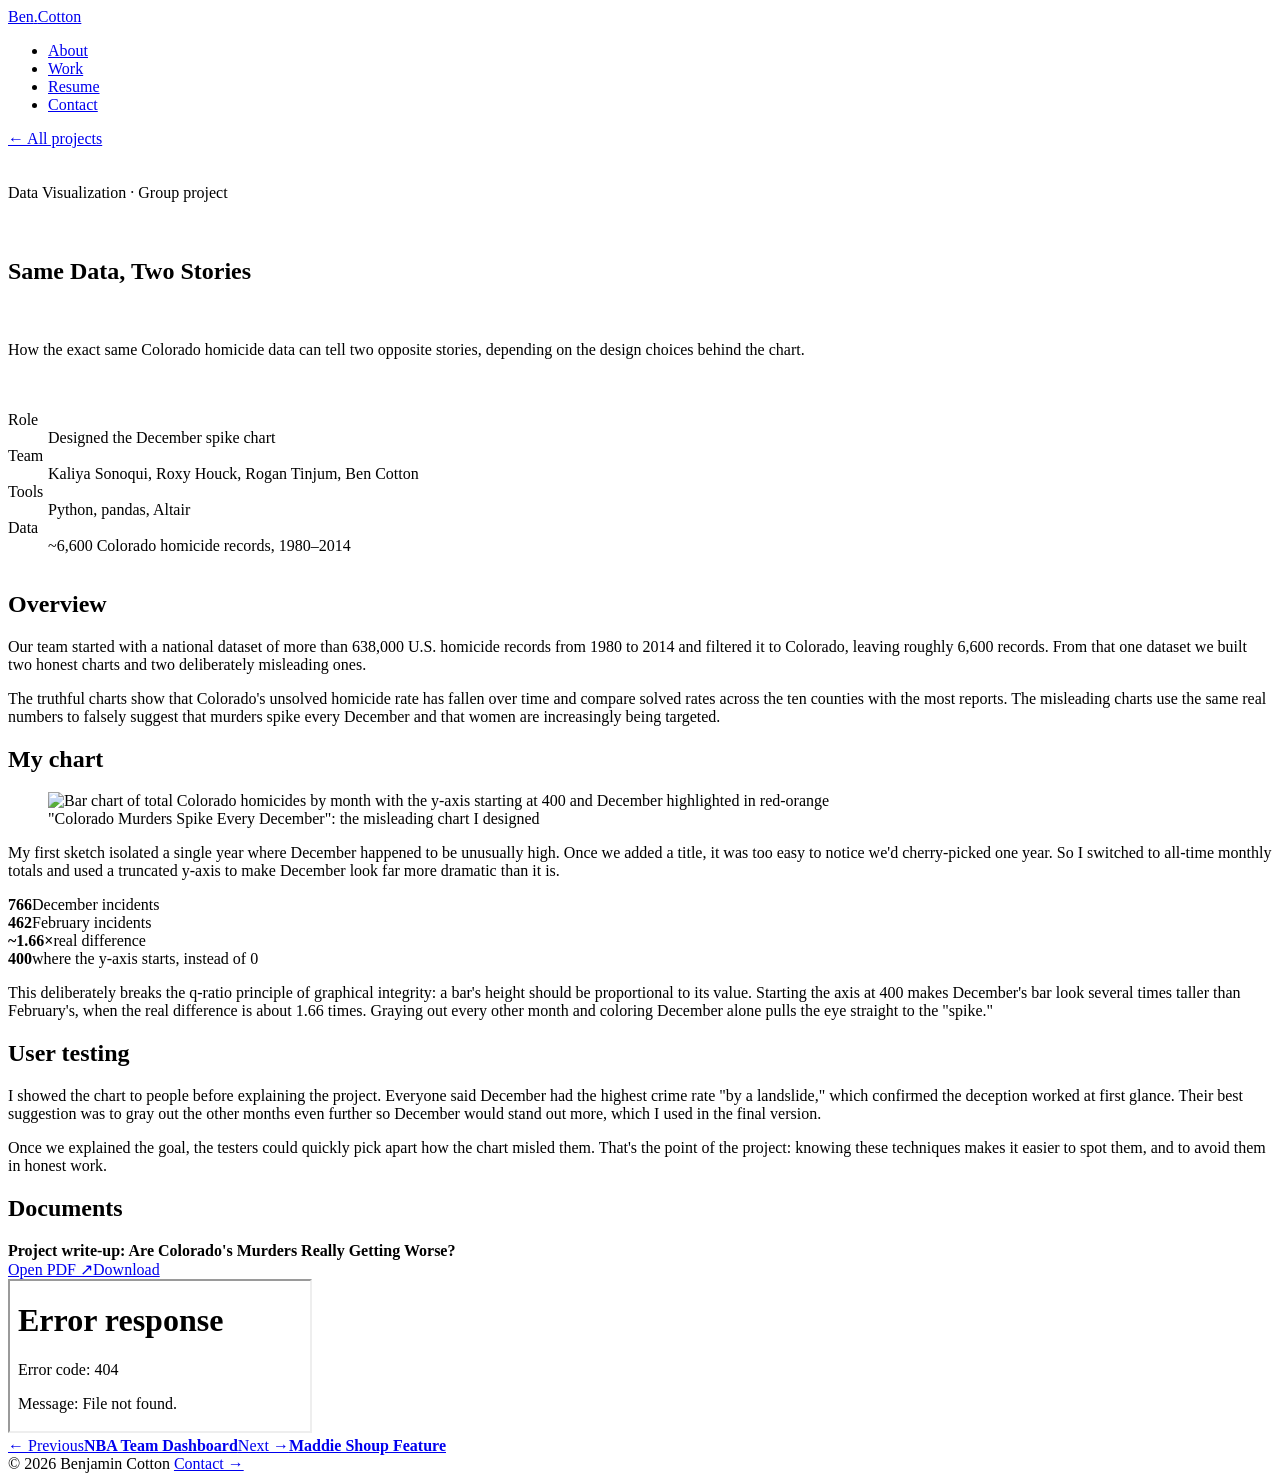
==== colorado-homicide-data-viz.html @ 994b2de2 "Add files via upload" ====
<!DOCTYPE html>
<html lang="en">
<head>
<meta charset="utf-8">
<meta name="viewport" content="width=device-width, initial-scale=1, viewport-fit=cover">
<title>Same Data, Two Stories · Benjamin Cotton</title>
<link rel="preconnect" href="https://fonts.googleapis.com">
<link rel="preconnect" href="https://fonts.gstatic.com" crossorigin>
<link rel="stylesheet" href="https://fonts.googleapis.com/css2?family=Barlow+Condensed:wght@600;700&family=IBM+Plex+Mono:wght@400;500&family=Source+Sans+3:wght@400;600&display=swap">
<link rel="stylesheet" href="../css/style.css">
</head>
<body>
<nav class="nav" aria-label="Main">
  <div class="wrap">
    <a class="mark" href="../index.html">Ben<span>.</span>Cotton</a>
    <ul>
      <li><a class="link" href="../index.html#about">About</a></li>
      <li><a class="link" href="../index.html#work">Work</a></li>
      <li><a class="link" href="../index.html#resume">Resume</a></li>
      <li><a class="link" href="../index.html#contact">Contact</a></li>
    </ul>
  </div>
</nav>
<main>
  <section class="detail-hero">
    <div class="wrap" style="display:flex;flex-direction:column;gap:20px">
      <a class="back" href="../index.html#work">← All projects</a>
      <p class="slate"><span class="dot"></span>Data Visualization · Group project</p>
      
      <h1>Same Data, Two Stories</h1>
      <p class="lede">How the exact same Colorado homicide data can tell two opposite stories, depending on the design choices behind the chart.</p>
      <dl class="meta"><div><dt>Role</dt><dd>Designed the December spike chart</dd></div><div><dt>Team</dt><dd>Kaliya Sonoqui, Roxy Houck, Rogan Tinjum, Ben Cotton</dd></div><div><dt>Tools</dt><dd>Python, pandas, Altair</dd></div><div><dt>Data</dt><dd>~6,600 Colorado homicide records, 1980–2014</dd></div></dl>
    </div>
  </section>
  <section class="block">
    <div class="wrap two-col">
      <div><h2>Overview</h2></div>
      <div>
        <p>Our team started with a national dataset of more than 638,000 U.S. homicide records from 1980 to 2014 and filtered it to Colorado, leaving roughly 6,600 records. From that one dataset we built two honest charts and two deliberately misleading ones.</p>
        <p>The truthful charts show that Colorado's unsolved homicide rate has fallen over time and compare solved rates across the ten counties with the most reports. The misleading charts use the same real numbers to falsely suggest that murders spike every December and that women are increasingly being targeted.</p></div>
    </div>
  </section>
  <section class="block">
    <div class="wrap two-col">
      <div><h2>My chart</h2></div>
      <div>
        <figure><div class="frame"><img src="../assets/img/viz-december.png" alt="Bar chart of total Colorado homicides by month with the y-axis starting at 400 and December highlighted in red-orange"></div>
          <figcaption>"Colorado Murders Spike Every December": the misleading chart I designed</figcaption></figure>
        <p>My first sketch isolated a single year where December happened to be unusually high. Once we added a title, it was too easy to notice we'd cherry-picked one year. So I switched to all-time monthly totals and used a truncated y-axis to make December look far more dramatic than it is.</p>
        <div class="stats">
          <div class="stat"><b>766</b><span>December incidents</span></div>
          <div class="stat"><b>462</b><span>February incidents</span></div>
          <div class="stat"><b>~1.66×</b><span>real difference</span></div>
          <div class="stat"><b>400</b><span>where the y-axis starts, instead of 0</span></div>
        </div>
        <p>This deliberately breaks the q-ratio principle of graphical integrity: a bar's height should be proportional to its value. Starting the axis at 400 makes December's bar look several times taller than February's, when the real difference is about 1.66 times. Graying out every other month and coloring December alone pulls the eye straight to the "spike."</p></div>
    </div>
  </section>
  <section class="block">
    <div class="wrap two-col">
      <div><h2>User testing</h2></div>
      <div>
        <p>I showed the chart to people before explaining the project. Everyone said December had the highest crime rate "by a landslide," which confirmed the deception worked at first glance. Their best suggestion was to gray out the other months even further so December would stand out more, which I used in the final version.</p>
        <p>Once we explained the goal, the testers could quickly pick apart how the chart misled them. That's the point of the project: knowing these techniques makes it easier to spot them, and to avoid them in honest work.</p></div>
    </div>
  </section>
  <section class="block">
    <div class="wrap two-col">
      <div><h2>Documents</h2></div>
      <div><div class="docs"><article class="doc">
          <header><strong>Project write-up: Are Colorado's Murders Really Getting Worse?</strong>
            <div class="cta-row"><a class="btn" href="../assets/docs/colorado-homicide-data-viz.pdf" target="_blank" rel="noopener">Open PDF ↗</a><a class="btn" href="../assets/docs/colorado-homicide-data-viz.pdf" download>Download</a></div>
          </header>
          <iframe src="../assets/docs/colorado-homicide-data-viz.pdf#view=FitH" title="Project write-up: Are Colorado's Murders Really Getting Worse?" loading="lazy"></iframe>
        </article></div></div>
    </div>
  </section>

  <section class="block">
    <div class="wrap next"><a href="nba-team-dashboard.html"><span>← Previous</span><strong>NBA Team Dashboard</strong></a><a class="right" href="maddie-shoup-feature.html"><span>Next →</span><strong>Maddie Shoup Feature</strong></a></div>
  </section>
</main>
<footer>
  <div class="wrap">
    <span class="slate">© 2026 Benjamin Cotton</span>
    <a class="slate" href="../index.html#contact">Contact →</a>
  </div>
</footer>
</body>
</html>
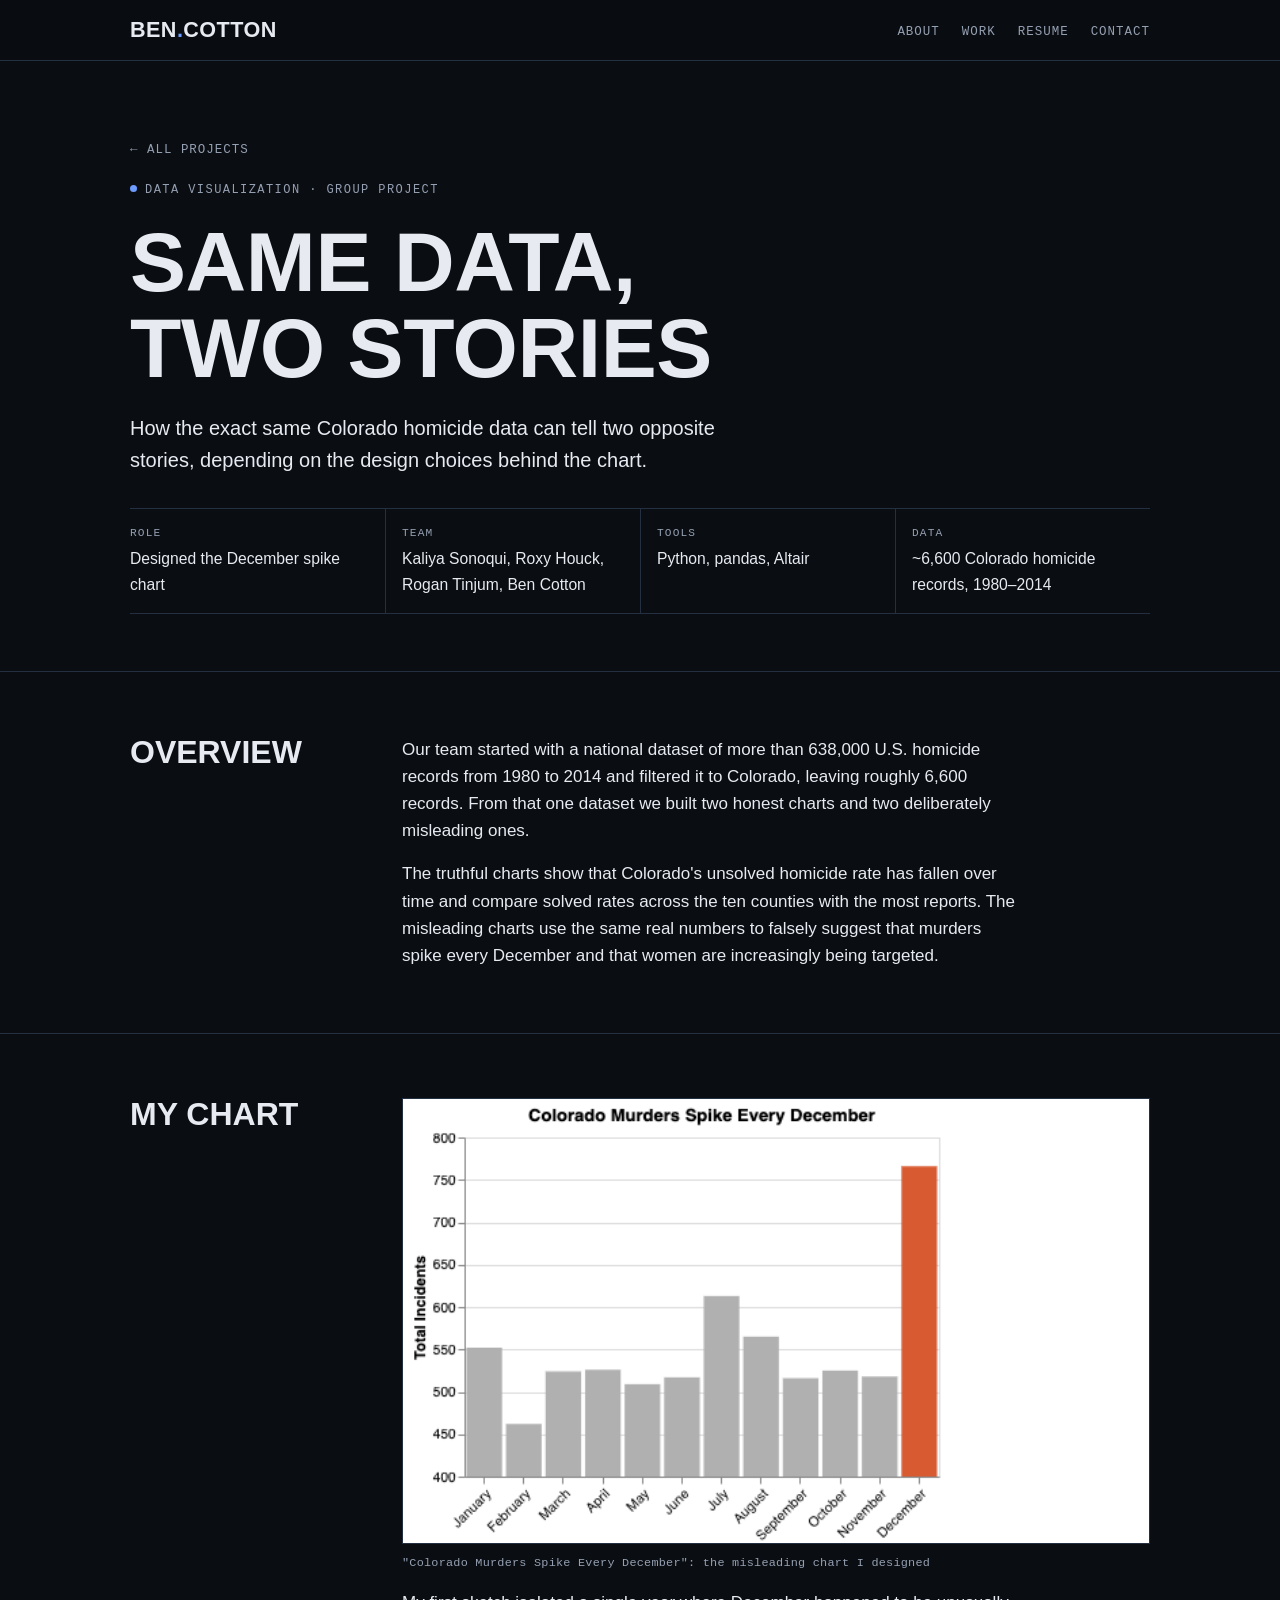
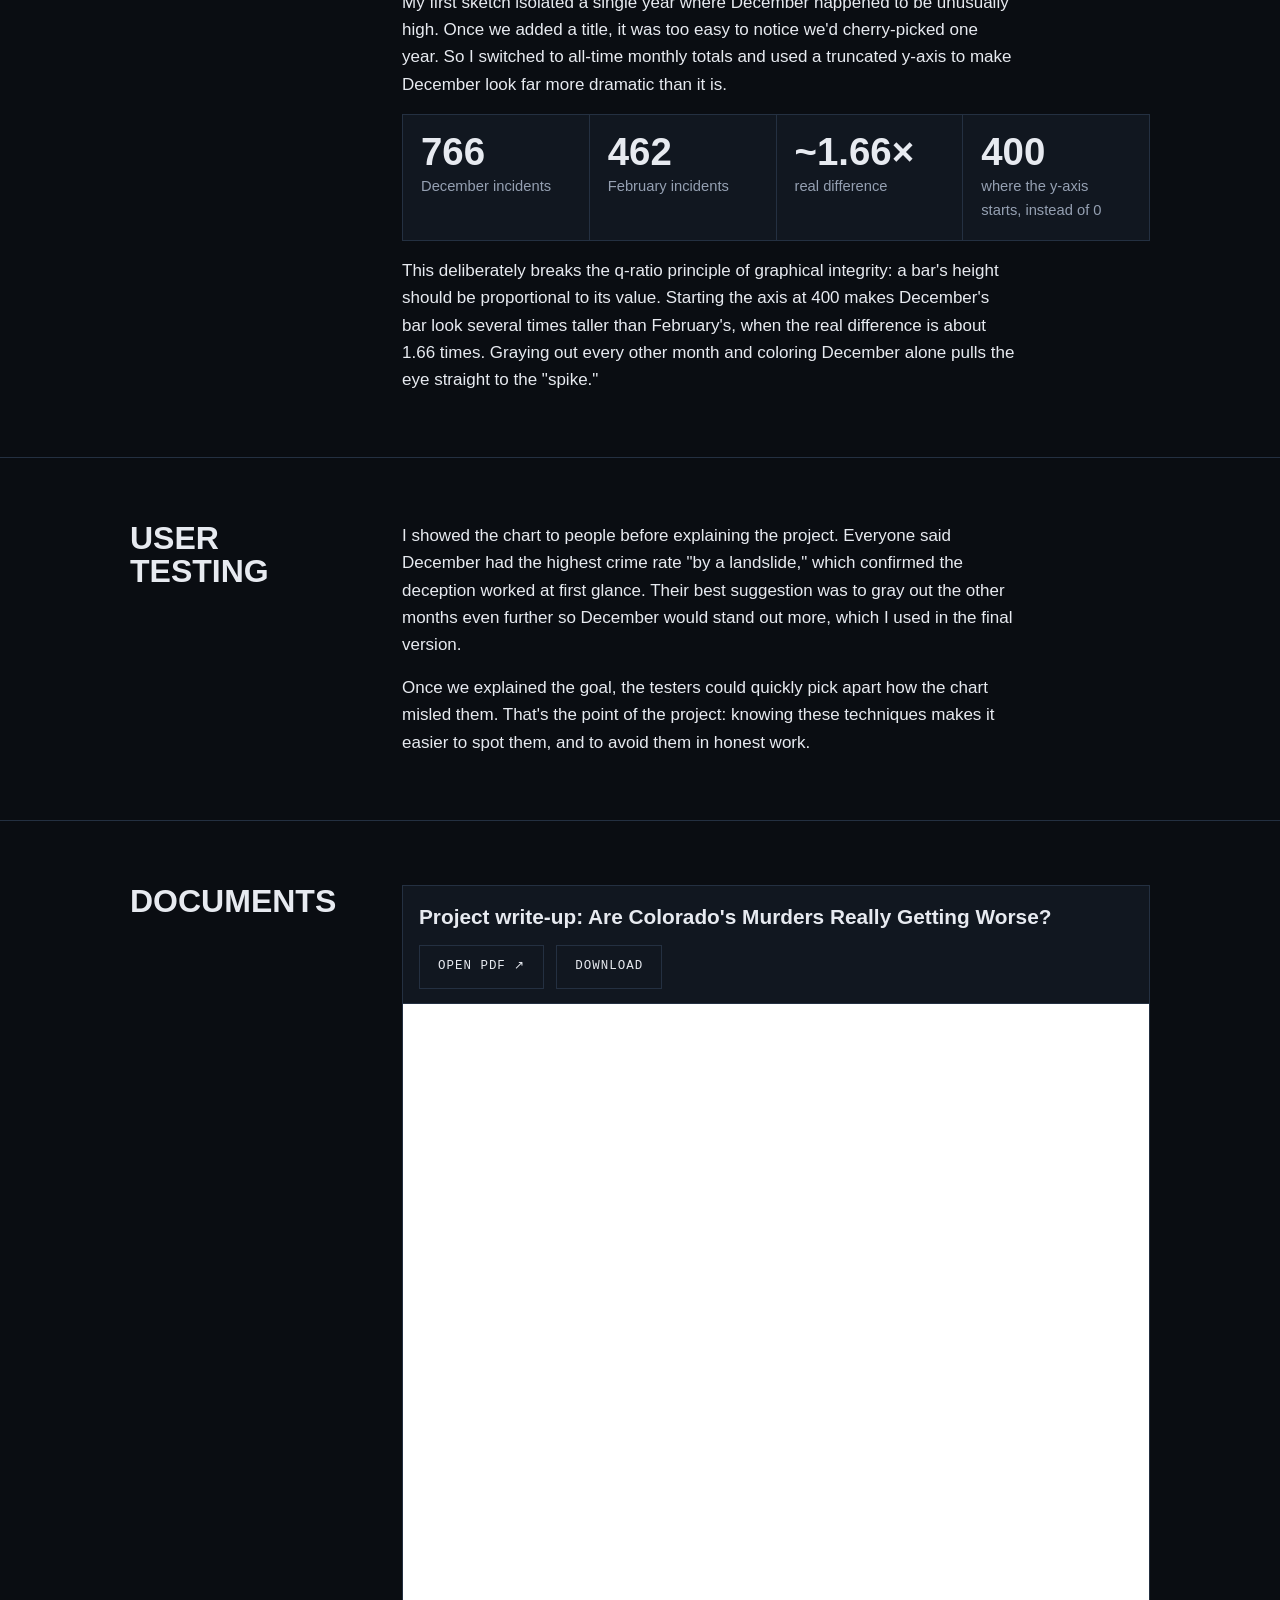
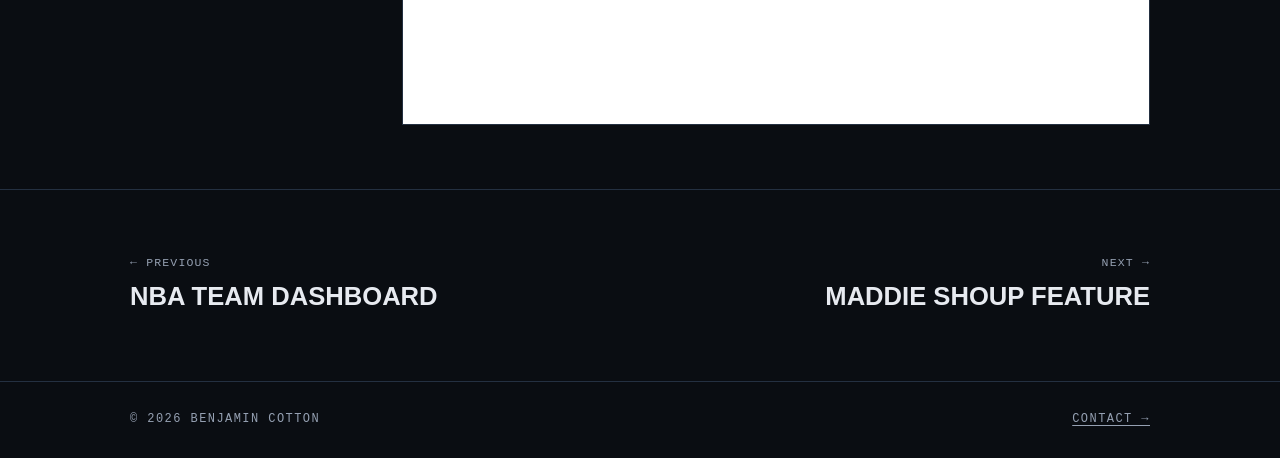
==== commit 6b15ccfb: "Add files via upload" ====
--- a/colorado-homicide-data-viz.html
+++ b/colorado-homicide-data-viz.html
@@ -7,24 +7,24 @@
 <link rel="preconnect" href="https://fonts.googleapis.com">
 <link rel="preconnect" href="https://fonts.gstatic.com" crossorigin>
 <link rel="stylesheet" href="https://fonts.googleapis.com/css2?family=Barlow+Condensed:wght@600;700&family=IBM+Plex+Mono:wght@400;500&family=Source+Sans+3:wght@400;600&display=swap">
-<link rel="stylesheet" href="../css/style.css">
+<link rel="stylesheet" href="style.css">
 </head>
 <body>
 <nav class="nav" aria-label="Main">
   <div class="wrap">
-    <a class="mark" href="../index.html">Ben<span>.</span>Cotton</a>
+    <a class="mark" href="index.html">Ben<span>.</span>Cotton</a>
     <ul>
-      <li><a class="link" href="../index.html#about">About</a></li>
-      <li><a class="link" href="../index.html#work">Work</a></li>
-      <li><a class="link" href="../index.html#resume">Resume</a></li>
-      <li><a class="link" href="../index.html#contact">Contact</a></li>
+      <li><a class="link" href="index.html#about">About</a></li>
+      <li><a class="link" href="index.html#work">Work</a></li>
+      <li><a class="link" href="index.html#resume">Resume</a></li>
+      <li><a class="link" href="index.html#contact">Contact</a></li>
     </ul>
   </div>
 </nav>
 <main>
   <section class="detail-hero">
     <div class="wrap" style="display:flex;flex-direction:column;gap:20px">
-      <a class="back" href="../index.html#work">← All projects</a>
+      <a class="back" href="index.html#work">← All projects</a>
       <p class="slate"><span class="dot"></span>Data Visualization · Group project</p>
       
       <h1>Same Data, Two Stories</h1>
@@ -44,7 +44,7 @@
     <div class="wrap two-col">
       <div><h2>My chart</h2></div>
       <div>
-        <figure><div class="frame"><img src="../assets/img/viz-december.png" alt="Bar chart of total Colorado homicides by month with the y-axis starting at 400 and December highlighted in red-orange"></div>
+        <figure><div class="frame"><img src="viz-december.png" alt="Bar chart of total Colorado homicides by month with the y-axis starting at 400 and December highlighted in red-orange"></div>
           <figcaption>"Colorado Murders Spike Every December": the misleading chart I designed</figcaption></figure>
         <p>My first sketch isolated a single year where December happened to be unusually high. Once we added a title, it was too easy to notice we'd cherry-picked one year. So I switched to all-time monthly totals and used a truncated y-axis to make December look far more dramatic than it is.</p>
         <div class="stats">
@@ -69,9 +69,9 @@
       <div><h2>Documents</h2></div>
       <div><div class="docs"><article class="doc">
           <header><strong>Project write-up: Are Colorado's Murders Really Getting Worse?</strong>
-            <div class="cta-row"><a class="btn" href="../assets/docs/colorado-homicide-data-viz.pdf" target="_blank" rel="noopener">Open PDF ↗</a><a class="btn" href="../assets/docs/colorado-homicide-data-viz.pdf" download>Download</a></div>
+            <div class="cta-row"><a class="btn" href="colorado-homicide-data-viz.pdf" target="_blank" rel="noopener">Open PDF ↗</a><a class="btn" href="colorado-homicide-data-viz.pdf" download>Download</a></div>
           </header>
-          <iframe src="../assets/docs/colorado-homicide-data-viz.pdf#view=FitH" title="Project write-up: Are Colorado's Murders Really Getting Worse?" loading="lazy"></iframe>
+          <iframe src="colorado-homicide-data-viz.pdf#view=FitH" title="Project write-up: Are Colorado's Murders Really Getting Worse?" loading="lazy"></iframe>
         </article></div></div>
     </div>
   </section>
@@ -83,7 +83,7 @@
 <footer>
   <div class="wrap">
     <span class="slate">© 2026 Benjamin Cotton</span>
-    <a class="slate" href="../index.html#contact">Contact →</a>
+    <a class="slate" href="index.html#contact">Contact →</a>
   </div>
 </footer>
 </body>
--- a/style.css
+++ b/style.css
@@ -0,0 +1,242 @@
+/* Layout concept: a broadcast "lower third" — left-aligned condensed headlines,
+   mono slates for metadata, one 1100px column on a near-black, blue-biased ground. */
+:root {
+  --bg: #0a0d12;
+  --surface: #111720;
+  --surface-2: #17202c;
+  --line: #243041;
+  --fg: #e7eaf0;
+  --muted: #95a0b2;
+  --accent: #6d9bff;
+  --navy: #142440;
+  --display: "Barlow Condensed", "Arial Narrow", "Helvetica Neue", Arial, sans-serif;
+  --body: "Source Sans 3", "Segoe UI", "Helvetica Neue", Arial, sans-serif;
+  --mono: "IBM Plex Mono", ui-monospace, "SFMono-Regular", Menlo, Consolas, monospace;
+  --wrap: 1100px;
+  color-scheme: dark;
+}
+
+*, *::before, *::after { box-sizing: border-box; }
+html { scroll-behavior: smooth; scroll-padding-top: 80px; }
+@media (prefers-reduced-motion: reduce) { html { scroll-behavior: auto; } }
+
+body {
+  margin: 0;
+  background: var(--bg);
+  color: var(--fg);
+  font-family: var(--body);
+  font-size: 1.0625rem;
+  line-height: 1.6;
+  -webkit-font-smoothing: antialiased;
+}
+img { max-width: 100%; display: block; }
+a { color: var(--accent); text-underline-offset: 3px; }
+a:hover { color: var(--fg); }
+:focus-visible { outline: 2px solid var(--accent); outline-offset: 3px; border-radius: 2px; }
+
+.wrap { max-width: var(--wrap); margin: 0 auto; padding-inline: clamp(16px, 4vw, 40px); }
+
+/* ---------- Nav ---------- */
+.nav {
+  position: sticky; top: env(safe-area-inset-top, 0px); z-index: 10;
+  background: color-mix(in srgb, var(--bg) 88%, transparent);
+  backdrop-filter: blur(10px);
+  border-bottom: 1px solid var(--line);
+}
+.nav .wrap { display: flex; align-items: center; justify-content: space-between; gap: 16px; min-height: 60px; }
+.mark {
+  font-family: var(--display); font-weight: 700; font-size: 1.35rem; letter-spacing: 0.02em;
+  color: var(--fg); text-decoration: none; text-transform: uppercase;
+}
+.mark span { color: var(--accent); }
+.nav ul { list-style: none; display: flex; flex-wrap: wrap; gap: 4px 22px; margin: 0; padding: 0; }
+.nav a.link {
+  font-family: var(--mono); font-size: 0.78rem; letter-spacing: 0.08em; text-transform: uppercase;
+  color: var(--muted); text-decoration: none;
+}
+.nav a.link:hover { color: var(--fg); }
+@media (max-width: 560px) { .nav ul { gap: 4px 14px; } .nav a.link { font-size: 0.7rem; } }
+
+/* ---------- Type ---------- */
+.slate {
+  font-family: var(--mono); font-size: 0.75rem; font-weight: 500; letter-spacing: 0.12em;
+  text-transform: uppercase; color: var(--muted); margin: 0;
+}
+.slate .dot { display: inline-block; width: 7px; height: 7px; border-radius: 50%; background: var(--accent); margin-right: 8px; vertical-align: 1px; }
+h1, h2, h3 { font-family: var(--display); text-wrap: balance; margin: 0; line-height: 1.02; }
+h1 { font-size: clamp(3rem, 9vw, 6.25rem); font-weight: 700; text-transform: uppercase; letter-spacing: -0.005em; }
+h2 { font-size: clamp(2rem, 5vw, 3rem); font-weight: 700; text-transform: uppercase; }
+h3 { font-size: 1.6rem; font-weight: 600; }
+p { margin: 0; max-width: 65ch; }
+.lede { font-size: 1.25rem; color: var(--fg); max-width: 58ch; }
+.muted { color: var(--muted); }
+
+/* ---------- Sections ---------- */
+section { padding-block: clamp(56px, 9vw, 104px); border-top: 1px solid var(--line); }
+section.hero { border-top: 0; padding-block: clamp(48px, 8vw, 96px) clamp(48px, 7vw, 80px); }
+.section-head { display: flex; flex-direction: column; gap: 10px; margin-bottom: 40px; }
+
+/* Hero */
+.hero .stack { display: flex; flex-direction: column; gap: 22px; }
+.lower-third {
+  display: inline-flex; align-items: stretch; align-self: flex-start; max-width: 100%;
+  border: 1px solid var(--line); background: var(--surface);
+}
+.lower-third .tag {
+  background: var(--accent); color: var(--bg); font-family: var(--mono); font-weight: 500;
+  font-size: 0.72rem; letter-spacing: 0.12em; text-transform: uppercase; padding: 8px 12px;
+  display: flex; align-items: center;
+}
+.lower-third .txt { padding: 8px 14px; font-family: var(--mono); font-size: 0.78rem; letter-spacing: 0.06em; color: var(--fg); }
+
+.about-grid {
+  display: grid; grid-template-columns: minmax(0, 1.6fr) minmax(0, 1fr); gap: clamp(32px, 6vw, 72px);
+  margin-top: clamp(40px, 6vw, 64px);
+}
+.about-grid .story { display: flex; flex-direction: column; gap: 18px; min-width: 0; }
+.facts { margin: 0; display: flex; flex-direction: column; border-top: 1px solid var(--line); }
+.facts div { display: grid; grid-template-columns: 7.5rem minmax(0, 1fr); gap: 12px; padding: 14px 0; border-bottom: 1px solid var(--line); }
+.facts dt { font-family: var(--mono); font-size: 0.72rem; letter-spacing: 0.1em; text-transform: uppercase; color: var(--muted); padding-top: 3px; }
+.facts dd { margin: 0; }
+@media (max-width: 760px) { .about-grid { grid-template-columns: 1fr; } }
+
+.cta-row { display: flex; flex-wrap: wrap; gap: 12px; }
+.btn {
+  display: inline-flex; align-items: center; gap: 8px; padding: 11px 18px;
+  font-family: var(--mono); font-size: 0.78rem; font-weight: 500; letter-spacing: 0.08em; text-transform: uppercase;
+  text-decoration: none; border: 1px solid var(--line); color: var(--fg); background: var(--surface);
+  transition: border-color .15s, background .15s;
+}
+.btn:hover { border-color: var(--accent); color: var(--fg); }
+.btn.primary { background: var(--accent); color: var(--bg); border-color: var(--accent); }
+.btn.primary:hover { background: var(--fg); border-color: var(--fg); color: var(--bg); }
+
+/* ---------- Project list ---------- */
+.projects { display: flex; flex-direction: column; }
+.project {
+  display: grid; grid-template-columns: minmax(0, 1fr) minmax(0, 1.15fr); gap: clamp(24px, 4vw, 48px);
+  padding-block: 36px; border-top: 1px solid var(--line); color: inherit; text-decoration: none; align-items: center;
+}
+.project:last-child { border-bottom: 1px solid var(--line); }
+.project .info { display: flex; flex-direction: column; gap: 12px; min-width: 0; }
+.project h3 { font-size: clamp(1.8rem, 3.6vw, 2.4rem); text-transform: uppercase; transition: color .15s; }
+.project:hover h3 { color: var(--accent); }
+.project .go { font-family: var(--mono); font-size: 0.78rem; letter-spacing: 0.08em; text-transform: uppercase; color: var(--accent); }
+.project .num { font-family: var(--mono); font-size: 0.75rem; color: var(--muted); }
+.thumb {
+  aspect-ratio: 16 / 10; max-width: 100%; width: 100%; overflow: hidden; border: 1px solid var(--line);
+  background: var(--surface); position: relative;
+}
+.thumb img { width: 100%; height: 100%; object-fit: cover; object-position: top left; transition: transform .4s; }
+.thumb.contain img { object-fit: contain; background: #fff; }
+.project:hover .thumb img { transform: scale(1.02); }
+@media (prefers-reduced-motion: reduce) { .thumb img { transition: none; } .project:hover .thumb img { transform: none; } }
+.thumb.type {
+  display: flex; flex-direction: column; justify-content: flex-end; gap: 6px; padding: clamp(18px, 3vw, 30px);
+  background: linear-gradient(160deg, var(--navy), var(--surface) 70%);
+}
+.thumb.type .big { font-family: var(--display); font-weight: 700; font-size: clamp(3.5rem, 9vw, 6rem); line-height: 0.9; }
+.thumb.type .big small { font-size: 0.4em; color: var(--muted); font-weight: 600; }
+.thumb.type .cap { font-family: var(--mono); font-size: 0.75rem; letter-spacing: 0.08em; text-transform: uppercase; color: var(--muted); }
+.thumb .badge {
+  position: absolute; top: 14px; left: 14px; font-family: var(--mono); font-size: 0.68rem; letter-spacing: 0.1em;
+  text-transform: uppercase; padding: 4px 8px; background: var(--bg); border: 1px solid var(--line); color: var(--fg);
+}
+.play {
+  width: 0; height: 0; border-left: 26px solid var(--fg); border-top: 16px solid transparent; border-bottom: 16px solid transparent;
+  margin-bottom: 10px;
+}
+@media (max-width: 760px) {
+  .project { grid-template-columns: 1fr; }
+  .project .thumb { order: -1; }
+}
+
+/* tags */
+.tags { display: flex; flex-wrap: wrap; gap: 6px; margin: 0; padding: 0; list-style: none; }
+.tags li { font-family: var(--mono); font-size: 0.7rem; letter-spacing: 0.04em; padding: 3px 8px; border: 1px solid var(--line); color: var(--muted); }
+
+/* ---------- Resume ---------- */
+.resumes { display: grid; grid-template-columns: repeat(2, minmax(0, 1fr)); gap: clamp(20px, 3vw, 32px); }
+.resume { display: flex; flex-direction: column; gap: 16px; border: 1px solid var(--line); background: var(--surface); padding: 20px; min-width: 0; }
+.resume .paper { border: 1px solid var(--line); background: #fff; aspect-ratio: 8.5 / 11; overflow: hidden; max-width: 100%; }
+.resume .paper img { width: 100%; height: 100%; object-fit: cover; object-position: top; }
+.resume .paper a { display: block; height: 100%; }
+@media (max-width: 760px) { .resumes { grid-template-columns: 1fr; } }
+
+/* ---------- Contact ---------- */
+.contact-grid { display: grid; grid-template-columns: minmax(0, 1fr) minmax(0, 1.9fr) minmax(0, 0.9fr); border-top: 1px solid var(--line); }
+.contact-grid > div { padding: 24px 24px 24px 0; display: flex; flex-direction: column; gap: 8px; min-width: 0; }
+.contact-grid > div + div { padding-left: 24px; border-left: 1px solid var(--line); }
+.contact-grid .val { font-family: var(--display); font-size: clamp(1.35rem, 2.3vw, 1.75rem); font-weight: 600; color: var(--fg); text-decoration: none; overflow-wrap: break-word; }
+.contact-grid a.val:hover { color: var(--accent); }
+@media (max-width: 760px) {
+  .contact-grid { grid-template-columns: 1fr; }
+  .contact-grid > div, .contact-grid > div + div { padding: 20px 0; border-left: 0; border-bottom: 1px solid var(--line); }
+}
+
+footer { border-top: 1px solid var(--line); padding-block: 28px; }
+footer .wrap { display: flex; flex-wrap: wrap; justify-content: space-between; gap: 12px; }
+
+/* ---------- Project detail pages ---------- */
+.back { font-family: var(--mono); font-size: 0.78rem; letter-spacing: 0.08em; text-transform: uppercase; color: var(--muted); text-decoration: none; }
+.back:hover { color: var(--fg); }
+.detail-hero { padding-block: clamp(40px, 7vw, 80px) 40px; border-top: 0; display: flex; flex-direction: column; gap: 20px; }
+.detail-hero h1 { font-size: clamp(2.6rem, 7.5vw, 5.25rem); }
+.meta { display: grid; grid-template-columns: repeat(4, minmax(0, 1fr)); border-top: 1px solid var(--line); border-bottom: 1px solid var(--line); margin-top: 12px; }
+.meta div { padding: 16px 16px 16px 0; display: flex; flex-direction: column; gap: 4px; min-width: 0; }
+.meta div + div { padding-left: 16px; border-left: 1px solid var(--line); }
+.meta dt { font-family: var(--mono); font-size: 0.7rem; letter-spacing: 0.1em; text-transform: uppercase; color: var(--muted); }
+.meta dd { margin: 0; font-size: 0.98rem; }
+@media (max-width: 760px) {
+  .meta { grid-template-columns: repeat(2, minmax(0, 1fr)); }
+  .meta div:nth-child(3) { padding-left: 0; border-left: 0; }
+  .meta div:nth-child(n+3) { border-top: 1px solid var(--line); }
+}
+
+.block { padding-block: clamp(40px, 6vw, 64px); }
+.two-col { display: grid; grid-template-columns: 14rem minmax(0, 1fr); gap: clamp(20px, 4vw, 48px); }
+.two-col > div { display: flex; flex-direction: column; gap: 16px; min-width: 0; }
+.two-col h2 { font-size: clamp(1.6rem, 3vw, 2rem); }
+@media (max-width: 760px) { .two-col { grid-template-columns: 1fr; } }
+
+ul.points { margin: 0; padding-left: 1.1em; display: flex; flex-direction: column; gap: 10px; max-width: 65ch; }
+ul.points li::marker { color: var(--accent); }
+
+.stats { display: grid; grid-template-columns: repeat(auto-fit, minmax(150px, 1fr)); gap: 1px; background: var(--line); border: 1px solid var(--line); }
+.stat { background: var(--surface); padding: 18px; display: flex; flex-direction: column; gap: 4px; }
+.stat b { font-family: var(--display); font-size: 2.4rem; font-weight: 700; line-height: 1; font-variant-numeric: tabular-nums; }
+.stat span { font-size: 0.92rem; color: var(--muted); }
+
+figure { margin: 0; display: flex; flex-direction: column; gap: 10px; }
+figure .frame { border: 1px solid var(--line); background: #fff; overflow: hidden; }
+figcaption { font-family: var(--mono); font-size: 0.74rem; color: var(--muted); letter-spacing: 0.02em; }
+.gallery { display: grid; gap: 28px; }
+
+.table-wrap { overflow-x: auto; border: 1px solid var(--line); }
+table { border-collapse: collapse; width: 100%; font-variant-numeric: tabular-nums; font-size: 0.95rem; }
+th, td { padding: 10px 14px; text-align: right; border-bottom: 1px solid var(--line); white-space: nowrap; }
+th:first-child, td:first-child { text-align: left; }
+th { font-family: var(--mono); font-size: 0.7rem; letter-spacing: 0.08em; text-transform: uppercase; color: var(--muted); font-weight: 500; background: var(--surface); }
+tr:last-child td { border-bottom: 0; }
+td.hl { color: var(--accent); font-weight: 600; }
+
+.callout { border-left: 3px solid var(--accent); background: var(--surface); padding: 18px 20px; max-width: 65ch; }
+
+.docs { display: flex; flex-direction: column; gap: 24px; }
+.doc { border: 1px solid var(--line); background: var(--surface); }
+.doc header { display: flex; flex-wrap: wrap; align-items: center; justify-content: space-between; gap: 12px; padding: 14px 16px; border-bottom: 1px solid var(--line); }
+.doc header strong { font-family: var(--display); font-size: 1.3rem; font-weight: 600; }
+.doc iframe { display: block; width: 100%; height: min(80vh, 900px); border: 0; background: #fff; }
+
+.video { position: relative; aspect-ratio: 16 / 9; width: 100%; max-width: 100%; border: 1px solid var(--line); background: var(--surface); }
+.video iframe { position: absolute; inset: 0; width: 100%; height: 100%; border: 0; }
+
+.next { display: flex; flex-wrap: wrap; justify-content: space-between; gap: 16px; }
+.next a { text-decoration: none; display: flex; flex-direction: column; gap: 4px; color: var(--fg); }
+.next a span { font-family: var(--mono); font-size: 0.72rem; letter-spacing: 0.1em; text-transform: uppercase; color: var(--muted); }
+.next a strong { font-family: var(--display); font-size: 1.6rem; text-transform: uppercase; }
+.next a:hover strong { color: var(--accent); }
+.next a.right { text-align: right; margin-left: auto; }
+
+.status { display: inline-flex; align-items: center; gap: 8px; font-family: var(--mono); font-size: 0.72rem; letter-spacing: 0.1em; text-transform: uppercase; color: var(--fg); border: 1px solid var(--line); padding: 4px 10px; align-self: flex-start; }
+.status::before { content: ""; width: 7px; height: 7px; border-radius: 50%; background: #e0a83a; }
